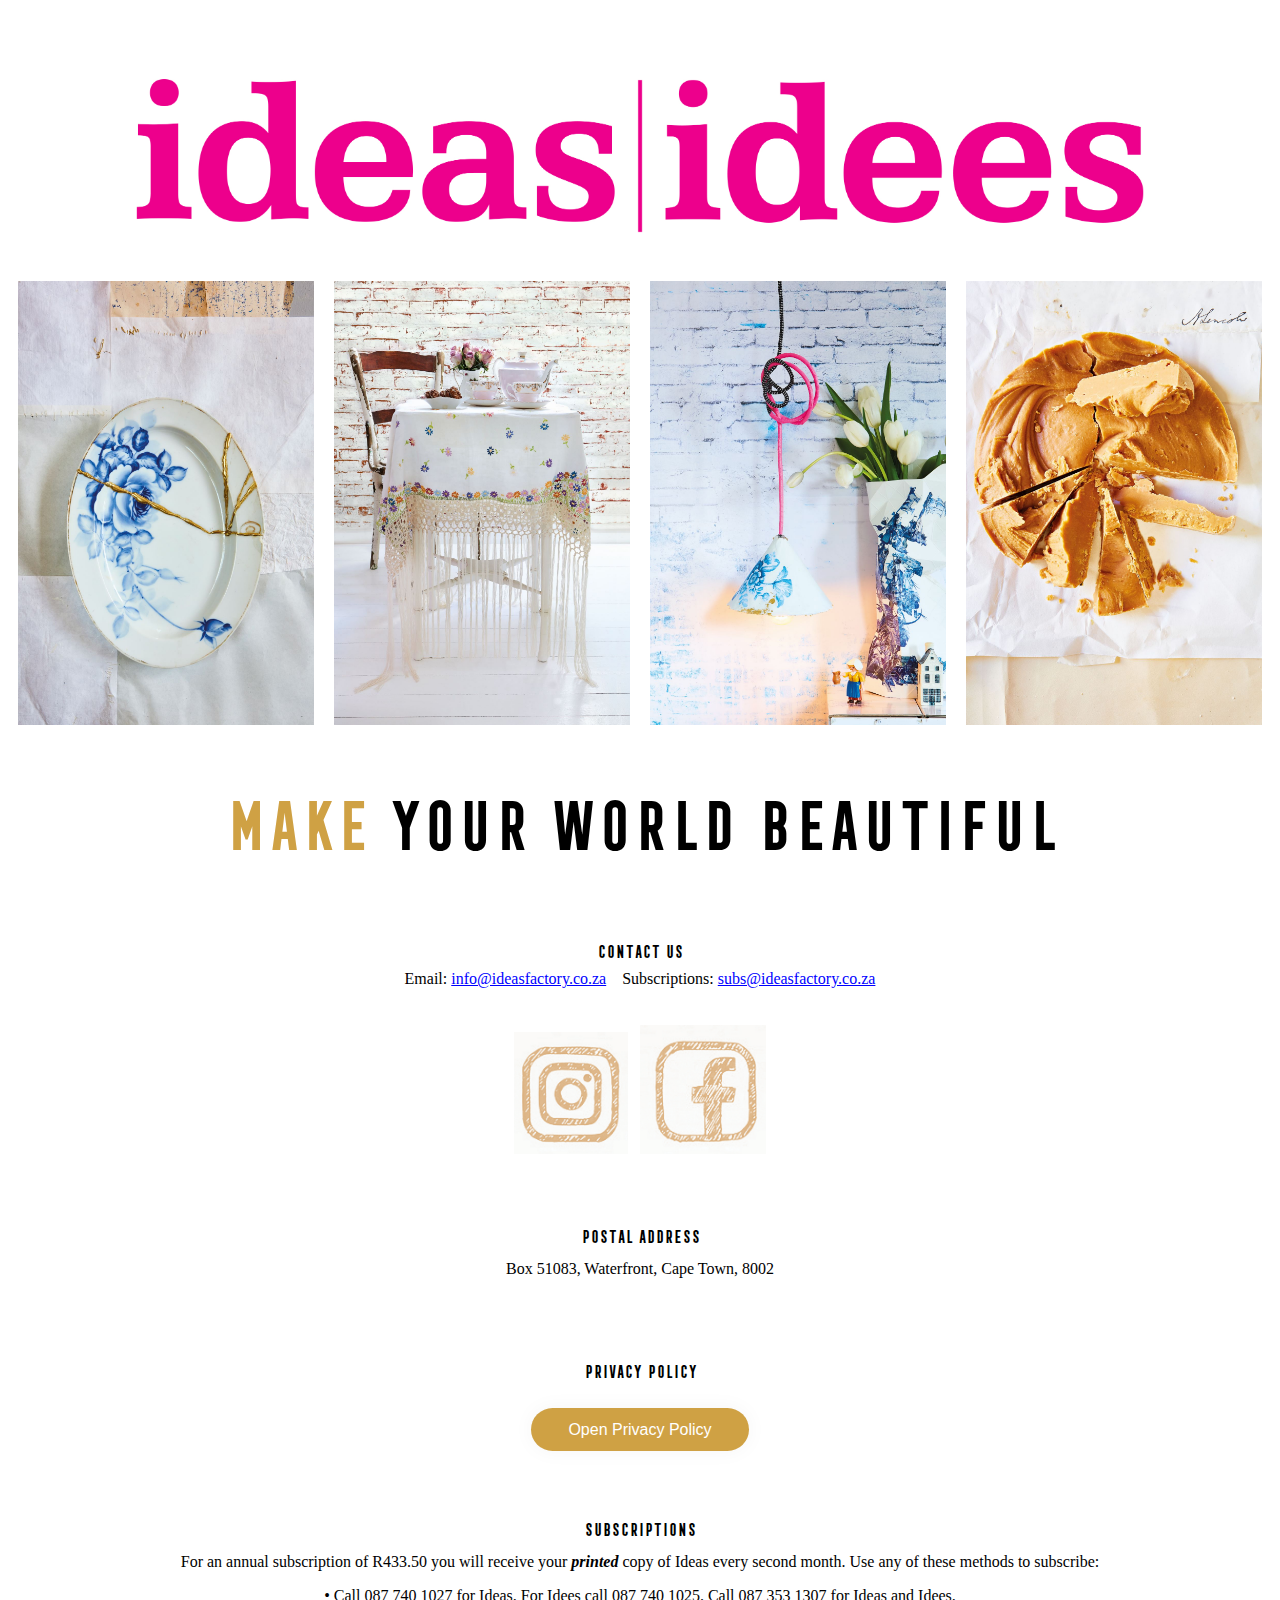
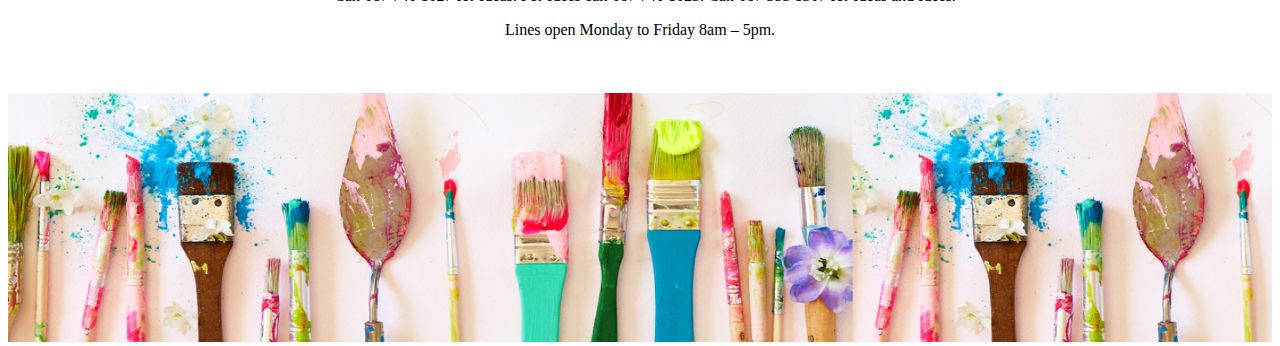
==== index.html @ 18e2943f "Update index.html" ====
<!DOCTYPE html>
<!-- 
    Author     : Victor Watts 19004332
-->
<html>
    <head>
        <title>Ideas Magazine</title>
        <meta charset="UTF-8">
        <meta name="viewport" content="width=device-width, initial-scale=1.0">
        
        <meta name="google-site-verification" content="VqT0g7Yj5FIk8qbkIRDuK1P1uqlZC8zqsCWmhiyxiio" />
        
        <link rel="Stylesheet" href="Css/Style.css">


    </head>
    <body>


        <div class="header" style="position: relative; left: 0; top: 0;">
            <img style=' max-width: 80%; padding-top: 5%' src="Images/IDEAS_IDEES PINK.png"  alt="Heading"> 

        </div>

        <div id="page-container">
            <div id="content-wrap">

                <div class="row"  >
                    <div class="column" style="text-align: center">
                        <img style=' max-width: 100%' src="Images/3.jpg"  alt="Heading"> 
                    </div>

                    <div class="column">
                        <img style=' max-width: 100%' src="Images/4.jpg"  alt="Heading"> 
                    </div>

                    <div class="column">
                        <img style=' max-width: 100%' src="Images/1.jpg"  alt="Heading"> 
                    </div>

                    <div class="column">
                        <img style=' max-width: 100%' src="Images/2.jpg"  alt="Heading"> 
                    </div>

                </div>

                <div style="text-align: center; padding-top: 3%">
                    <span  class='PayOffLine' style=" font-size: 400%"> <span style="color: #CFA144">MAKE</span> YOUR WORLD BEAUTIFUL</span>
                    <br>


                    <div style="text-align: center; padding-top: 3%">
                        <h1 class="PayOffLine"><b>Contact Us</b></h1>

                        <div>
                            <span>  Email: <a href="mailto:info@ideasfactory.co.za">info@ideasfactory.co.za</a> </span>&nbsp;&nbsp;
                            <span>Subscriptions: <a href="mailto:info@ideasfactory.co.za">subs@ideasfactory.co.za</a> </span>
                        </div>

                        <br>
                        <div  style="padding-top: 1.5%">
                            <a href="https://www.instagram.com/ideasmagazine/" ><img src="Images/instagram-.jpg" style="position: relative; max-width: 9% " alt = Instagram></a> &nbsp; <a href="https://www.facebook.com/Ideasmag/" ><img src="Images/facebook.jpg" style="position: relative; max-width: 10% " alt = Facebook></a>
                        </div>
                        <br>

                        <h1 class="PayOffLine"><b>Postal Address</b></h1>
                        <p>Box 51083, Waterfront, Cape Town, 8002  </p>
                        <br>

                        <h1 class="PayOffLine">Privacy Policy</h1>
                        <br>


                        <button class="button" id="myBtn">Open Privacy Policy</button>

                        <div id="myModal" class="modal">
                            <div class="modal-content">
                                <span class="close">&times;</span>
                                <div class=WordSection1>

                                    <h1 style='font-family:"Century Gothic","sans-serif";color:#818181'><b>Address</b></h1>
                                    <p style='font-family:"Century Gothic","sans-serif";color:#818181'>6 Lismore Terrace</p>
                                    <p style='font-family:"Century Gothic","sans-serif";color:#818181'>Green Point</p>
                                    <p style='font-family:"Century Gothic","sans-serif";color:#818181'>Cape Town</p>
                                    <p style='font-family:"Century Gothic","sans-serif";color:#818181'>8005</p>
                                    <br>

                                    <p class=MsoNormal style='margin-bottom:12.0pt'><b><span lang=EN-ZA style='font-family:"Century Gothic","sans-serif";color:#818181'>&nbsp;</span></b></p>

                                    <p class=MsoNormal style='margin-bottom:12.0pt'><b><span lang=EN-ZA
                                                                                             style='font-family:"Century Gothic","sans-serif";color:#818181'>&nbsp;</span></b></p>

                                    <p class=MsoNormal style='margin-bottom:12.0pt'><b><span lang=EN-ZA
                                                                                             style='font-family:"Century Gothic","sans-serif";color:#818181'>PRIVACY POLICY</span></b></p>

                                    <p class=MsoNormal style='margin-bottom:12.0pt'><span lang=EN-ZA
                                                                                          style='font-family:"Century Gothic","sans-serif";color:#818181'>&nbsp;</span></p>

                                    <p class=MsoNormal style='margin-bottom:12.0pt'><span lang=EN-ZA
                                                                                          style='font-family:"Century Gothic","sans-serif";color:#818181'>IdeesFabriek
                                            (Pty) Ltd is the owner of the Ideas/Idees website and app and is committed to
                                            protecting and maintaining your privacy. As part of normal daily operations we
                                            will need to collect your information. The following Privacy Policy describes
                                            the type of information Ideas/Idees may collect and what may happen to that
                                            information.&nbsp;</span></p>

                                    <p class=MsoNormal style='margin-bottom:12.0pt'><span lang=EN-ZA
                                                                                          style='font-family:"Century Gothic","sans-serif";color:#818181'>Any questions
                                            regarding this policy or enquiries regarding privacy should be sent to: </span><span
                                            lang=EN-ZA><a href="mailto:info@ideasfactory.co.za"><span style='font-family:
                                                                                                  "Century Gothic","sans-serif"'>info@ideasfactory.co.za</span></a></span><span
                                            lang=EN-ZA style='font-family:"Century Gothic","sans-serif";color:#818181'>.</span></p>

                                    <p class=MsoNormal style='margin-bottom:12.0pt'><span lang=EN-ZA
                                                                                          style='font-family:"Century Gothic","sans-serif";color:#818181'><br>
                                            <b>What type of information is collected by Ideas/Idees?</b>&nbsp; <br>
                                            IdeesFabriek collects information directly from the users of its online
                                            shopping portal on the app, Ideas/Idees. We collect this information so you can
                                            subscribe to products or services available for purchase, request a product or
                                            service from Ideas/Idees, complete a survey or questionnaire, enter a
                                            competition or an event, or communicate with us.&nbsp;<br>
                                            <br>
                                            IdeesFabriek, may also be provided with personal information about an
                                            individual from a third party, for example from third parties who give gift
                                            subscriptions.&nbsp;&nbsp;<br>
                                            <br>
                                            The type of personal information collected includes (but is not limited to)
                                            name, address and contact details.&nbsp;</span></p>

                                    <p class=MsoNormal><span lang=EN-ZA style='font-family:"Century Gothic","sans-serif";
                                                             color:#818181'>Content on the Ideas/Idees app is being distributed through 3<sup>rd</sup>
                                            parties including ZINIO and information therefore will also be passed on to
                                            them. </span></p>

                                    <p class=MsoNormal style='margin-bottom:12.0pt'><span lang=EN-ZA
                                                                                          style='font-family:"Century Gothic","sans-serif";color:#818181'><br>
                                            <b>How is this information used?</b>&nbsp; <br>
                                            IdeesFabriek uses personal information primarily for the purpose of
                                            facilitating orders for subscriptions.<br>
                                            IdeesFabriek may use this information to enhance the shopping experience,
                                            resulting in a more personalized service for you.&nbsp;<br>
                                            IdeesFabriek may also use this information to communicate with its customers,
                                            and to provide updated information on products and services.<br> To opt-out of this
                                            type communication, simply mail us with Opt Out at info@ideasfactory.co.za </span></p>

                                    <p class=MsoNormal style='margin-bottom:12.0pt'><span lang=EN-ZA
                                                                                          style='font-family:"Century Gothic","sans-serif";color:#818181'>From time to
                                            time, we may provide statistical information about sales, trading patterns and
                                            navigation techniques to our publishing partners, but the individual user
                                            remains anonymous.&nbsp;<br>
                                            We will only ever disclose aggregate information about our user base. Aggregate
                                            information will never disclose who you are,<br> but rather identifies the user
                                            population in general terms (e.g. 75% female etc.).&nbsp;<br>
                                            <br>
                                            <b>To whom might IdeesFabriek (Pty) Ltd disclose personal information?</b>&nbsp;
                                            <br>
                                            IdeesFabriek will provide your information only to Publishers or Distributors
                                            of the products or services you have subscribed to,<br> or competitions you have
                                            entered so that the subscriptions or competitions can be fulfilled.&nbsp;<br>
                                            <br>
                                            <b>Use of Internet Cookies online</b>&nbsp; <br>
                                            Cookies are small pieces of information that are stored by your browser on your
                                            computer's hard drive. Our cookies do not contain any personally identifying
                                            information, but they do enable us to provide the functionality you require
                                            when visiting the Ideas/Idees app (for example, to subscribe to our magazines).
                                            You can set your browser to notify you when you are sent a cookie, giving you
                                            the chance to decide whether or not to accept it. &quot;Cookies&quot; are
                                            completely harmless, so we'd recommend you accept them.&nbsp;</span></p>

                                    <p class=MsoNormal><span lang=EN-ZA style='font-family:"Century Gothic","sans-serif";
                                                             color:black'>Attached below are the types of cookies used:</span></p>


                                    <span lang=EN-ZA style='font-family:   "Century Gothic","sans-serif"'>• Site performance cookies – to ensure
                                        availability of our web and apps and improve your experience</span><br>

                                    <span lang=EN-ZA style='font-family: "Century Gothic","sans-serif"'>• Analytics cookies - Every time someone
                                        visits our website, software generates an “analytics cookie”. <br> These
                                        cookies can tell us whether or not you have visited the site before and
                                        develop new feature.</span><br>

                                    <span lang=EN-ZA style='font-family: "Century Gothic","sans-serif"'>• Registration cookies when signing in with
                                        Facebook they utilise cookies so we can verify your account</span><br>

                                    <span lang=EN-ZA style='font-family: "Century Gothic","sans-serif"'>• Session cookies to enhance the user
                                        experience we store the following information</span><br>

                                    <span lang=EN-ZA style='font-family: "Century Gothic","sans-serif"'>• User preferred language to provide a
                                        better user and navigation experience</span><br>

                                    <span lang=EN-ZA style='font-family: "Century Gothic","sans-serif"'>• Bookmarked stories</span><br>

                                    <span lang=EN-ZA style='font-family: "Century Gothic","sans-serif"'>• Bookmarked pages</span><br>

                                    <span lang=EN-ZA style='font-family: "Century Gothic","sans-serif"'>• Archived issues</span><br>

                                    <span lang=EN-ZA style='font-family: "Century Gothic","sans-serif"'>• User’s cart preferences (products in cart)</span><br>

                                    <span lang=EN-ZA style='font-family:  "Century Gothic","sans-serif"'>• User preferences (currency and country)</span><br>

                                    <span lang=EN-ZA style='font-family:  "Century Gothic","sans-serif"'>• Last page read</span><span lang=EN-ZA  style='font-family:"Century Gothic","sans-serif";color:#818181'><br>
                                        <br>
                                    </span>



                                    <p class=MsoNormal style='margin-bottom:12.0pt'><span lang=EN-ZA
                                                                                          style='font-family:"Century Gothic","sans-serif";color:#818181'>Ideas/Idees is
                                            not responsible for the privacy practices or the content of external sites
                                            linking with our site. <br>We'd recommend you check their policy on privacy before
                                            disclosing personal information.</span></p>

                                    <p><strong><span lang=EN-ZA style='font-family:"Century Gothic","sans-serif";
                                                     color:black;font-weight:normal'>&nbsp;</span></strong></p>

                                    <p><strong><span lang=EN-ZA style='font-family:"Century Gothic","sans-serif";
                                                     color:black;font-weight:normal'>Right of withdrawal and Refund policy</span></strong></p>

                                    <p><span lang=EN-ZA style='font-family:"Century Gothic","sans-serif";
                                             color:black'>You have the legal right to cancel your subscription without need
                                            to invoke any reason during 14 days following your subscription provided that
                                            no Publication has been read. </span></p>

                                    <p><span lang=EN-ZA style='font-family:"Century Gothic","sans-serif";
                                             color:black'>1. Refund policy for credit card purchases: Ideas/Idees will
                                            provide a refund for all unserved issues of Publications to the original credit
                                            card used for purchase. <br>Single copy purchases will only be refunded in the
                                            event that you are unable to download the issue. Please mail us at </span><span
                                            lang=EN-ZA><a href="mailto:info@ideasfactory.co.za"><span style='font-family:
                                                                                                  "Century Gothic","sans-serif"'>info@ideasfactory.co.za</span></a></span><span
                                            lang=EN-ZA style='font-family:"Century Gothic","sans-serif";color:black'> to
                                            request a refund. For assistance to download issues, please contact </span><span
                                            lang=EN-ZA><span class=MsoHyperlink><span style='font-family:"Century Gothic","sans-serif"'>support@zinio.com</span></span></span></p>

                                    <p><span lang=EN-ZA style='font-family:"Century Gothic","sans-serif";
                                             color:black'>2. Refund policy for PayPal purchases: Ideas/Idees will provide a
                                            refund for all unserved issues to your PayPal account within 60 days of
                                            purchase. <br>Due to PayPal’s policy, after 60 days all PayPal sales are final.</span></p>

                                    <p><span lang=EN-ZA style='font-family:"Century Gothic","sans-serif";
                                             color:black'>3. Refund policy for iTunes and Googleplay purchases:<span
                                                class=apple-converted-space>&nbsp;</span></span><span lang=EN-ZA><span
                                                class=MsoHyperlink><span style='font-family:"Century Gothic","sans-serif"'>iTunes</span></span></span><span
                                            class=apple-converted-space><span lang=EN-ZA style='font-family:"Century Gothic","sans-serif";
                                                                          color:black'>&nbsp;</span></span><span lang=EN-ZA style='font-family:"Century Gothic","sans-serif";
                                                                    color:black'>and<span class=apple-converted-space>&nbsp;</span><a
                                                href="file:///F:\victor\Documents\“https:\support.zinioapps.com\hc\en-us\articles\209296647”">Googleplay</a><span
                                                class=apple-converted-space>&nbsp;</span>purchased are subject to their terms
                                            and conditions and cannot be refunded by Ideas/Idees.</span></p>
                                    
                                    <p>............................................................................................</p>
                                    <p>ideasmag.co.za</p>

                                </div>
                            </div>

                        </div>

                    </div>
                </div>
                <div style="text-align: center">
                    <br>
                    <h1 class="PayOffLine">Subscriptions </h1>

                    <p><span> For an annual subscription of R433.50 you will receive your <i style="font-weight: bold">printed</i> copy of Ideas every second month. Use any of these methods to subscribe:</span></p>

                    <p>• Call 087 740 1027 for Ideas. For Idees call 087 740 1025. Call 087 353 1307 for Ideas and Idees.</p>


                    <p>Lines open Monday to Friday 8am – 5pm.</p>

                    <p class=MsoNormal>&nbsp;</p>
                </div>
                <br>
                <script>

                    // Get the modal
                    var modal = document.getElementById("myModal");
                    var btn = document.getElementById("myBtn");
                    var span = document.getElementsByClassName("close")[0];

                    btn.onclick = function () {
                        modal.style.display = "block";
                    };

                    span.onclick = function () {
                        modal.style.display = "none";
                    };

                    window.onclick = function (event) {
                        if (event.target === modal) {
                            modal.style.display = "none";
                        }
                    };
                </script>


                <footer class="footer" >
                    <img style=' max-width: 100%' src="Images/header.png"  alt="Heading"> 

                </footer>



            </div>
    </body>

</html>
---- Css/Style.css ----
/*
To change this license header, choose License Headers in Project Properties.
To change this template file, choose Tools | Templates
and open the template in the editor.
*/
/* 
    Created on : 31-Oct-2019, 12:26:49
    Author     : victor
*/

* {
    box-sizing: border-box;
}

.header {
    background: white;
    text-align: center; 
    padding-bottom: 2%;
}

.header h1 {
    font-size: 4vw;
}  

.headingh1 {
    font-family: FrontageCondensed;
    font-size: 300%;
}  

.headingh2 {
    font-family: FrontageCondensed;
    font-size: 300%;
}

@media screen and (max-width: 1000px) {
    .headingh2 {
        
      font-size: 250%;
       
    }
}

@media screen and (max-width: 800px) {
    .headingh2 {
        
      font-size: 120%;
       
    }
}

@media screen and (max-width: 600px) {
    .headingh2 {
        
      font-size: 120%;
       
    }
}

@media screen and (max-width: 400px) {
    .headingh2 {
        
      font-size: 120%;
       
    }
}

@media screen and (max-width: 300px) {
    .headingh2 {
        
      font-size: 120%;
       
    }
}

.P {
     font-size: 100%;
}

.P1 {
     font-size: 100%;
}

.main { 
    flex: 90%; 
    background-color: white; 
    padding: 20px; 
    text-align: center;

}

@media screen and (max-width: 1000px) {
    .P {
        
      font-size: 120%;
       
    }
}

@media screen and (max-width: 800px) {
    .P {
        
      font-size: 120%;
       
    }
}

@media screen and (max-width: 600px) {
    .P {
        
      font-size: 200%;
       
    }
}
@media screen and (max-width: 400px) {
    .P {
        
      font-size: 180%;
       
    }
}

@media screen and (max-width: 1000px) {
    .P1 {
        
      font-size: 100%;
       
    }
}
@media screen and (max-width: 600px) {
    .P1 {
        
      font-size: 75%;
       
    }
}
@media screen and (max-width: 400px) {
    .P1 {
        
      font-size: 75%;
       
    }
}

@media screen and (max-width: 200px) {
    .P1 {
        
      font-size: 75%;
       
    }
}

.Merge {
        
       max-width: 100%;
       
    }

@media screen and (max-width: 1000px) {
    .Merge {
        
       max-width: 100%;
       
    }
}

#page-container {
    position: relative;
    min-height: 100vh;
}

#content-wrap {
    padding-bottom: 1%;   
}

.footer {
    position: absolute;
    bottom: 0;
    width: 100%;
    height: 3%;  
    text-align: center;
    padding-top: 2rem;
   
}

@media screen and (max-width: 992px) {
    .footer {
        position: absolute;
    bottom: 0;
    width: 100%;
    height: 3%;  
    text-align: center;
    
    }
}



.column {
  float: left;
  width: 25%;
  padding: 10px;

}

/* Clear floats after the columns */
.row:after {
  content: "";
  display: table;
  clear: both;
 
}


@font-face {
  font-family: FrontageCondensed;
  src: url(FrontageCondensed.otf);
}

.PayOffLine{
     font-family: FrontageCondensed;
      font-size: 100%;
     text-align: center;
     padding-top: 3%;
     
}

@media screen and (max-width: 992px) {
    .PayOffLine {
        font-size: 80%;   
    }
}

@media screen and (max-width: 600px) {
    .PayOffLine {
        font-size: 40%;   
    }
}

@media screen and (max-width: 374px) {
    .PayOffLine {
        font-size: 35%;   
    }
}


@font-face {
  font-family: KingthingsTrypewriter;
  src: url(KingthingsTrypewriter.ttf);
}

.Typerwier{
     font-family: KingthingsTrypewriter;
      font-size: 200%;
     
}

@font-face {
  font-family: BodoniOrnaments;
  src: url(BodoniOrnaments.ttf);
}

.Flower{
     font-family: BodoniOrnaments;
     font-size: 200%;
     color: #CFA144;
     
}

.modal {
    display: none; /* Hidden by default */
    position: fixed; /* Stay in place */
    z-index: 1; /* Sit on top */
    padding-top: 100px; /* Location of the box */
    left: 0;
    top: 0;
    width: 100%; /* Full width */
    height: 100%; /* Full height */
    overflow: auto; /* Enable scroll if needed */
    background-color: rgb(0,0,0); /* Fallback color */
    background-color: rgba(0,0,0,0.4); /* Black w/ opacity */
    text-align: center;
}

/* Modal Content */
.modal-content {
    background-color: #fefefe;
    margin: auto;
    padding: 20px;
    border: 1px solid #888;
    width: 80%;
}
.button{
    text-align: center;
    cursor: pointer;
    border-radius: 5em;
    color: #fff;
    background: #CFA144;
    border: 0;
    padding-left: 3%;
    padding-right: 3%;
    padding-bottom: 1%;
    padding-top: 1%;
    font-size: 100%;
    box-shadow: 0 0 20px 1px rgba(0, 0, 0, 0.04);
}

@media screen and (max-width: 800px) {
    .button {
        text-align: center;
    cursor: pointer;
    border-radius: 5em;
    color: #fff;
    background: #CFA144;
    border: 0;
    padding-left: 3%;
    padding-right: 3%;
    padding-bottom: 1%;
    padding-top: 1%;
    font-size: 175%;
    box-shadow: 0 0 20px 1px rgba(0, 0, 0, 0.04);
    }
}


/* The Close Button */
.close {
    color: #aaaaaa;
    float: right;
    font-size: 28px;
    font-weight: bold;
}

.close:hover,
.close:focus {
    color: #000;
    text-decoration: none;
    cursor: pointer;
}

@font-face
{font-family:Wingdings;
 panose-1:5 0 0 0 0 0 0 0 0 0;}
@font-face
{font-family:"Cambria Math";
 panose-1:2 4 5 3 5 4 6 3 2 4;}
@font-face
{font-family:Calibri;
 panose-1:2 15 5 2 2 2 4 3 2 4;}
@font-face
{font-family:"Century Gothic";
 panose-1:2 11 5 2 2 2 2 2 2 4;}
/* Style Definitions */
p.MsoNormal, li.MsoNormal, div.MsoNormal
{margin:0cm;
 margin-bottom:.0001pt;
 font-size:12.0pt;
 font-family:"Calibri","sans-serif";}
a:link, span.MsoHyperlink
{color:blue;
 text-decoration:underline;}
a:visited, span.MsoHyperlinkFollowed
{color:#954F72;
 text-decoration:underline;}
p
{margin-right:0cm;
 margin-left:0cm;
 font-size:12.0pt;
 font-family:"Times New Roman","serif";}

.MsoChpDefault
{font-size:12.0pt;
 font-family:"Calibri","sans-serif";}
@page WordSection1
{size:595.0pt 842.0pt;
 margin:72.0pt 72.0pt 72.0pt 72.0pt;}
div.WordSection1
{page:WordSection1;}
/* List Definitions */
ol
{margin-bottom:0cm;}
ul
{margin-bottom:0cm;}
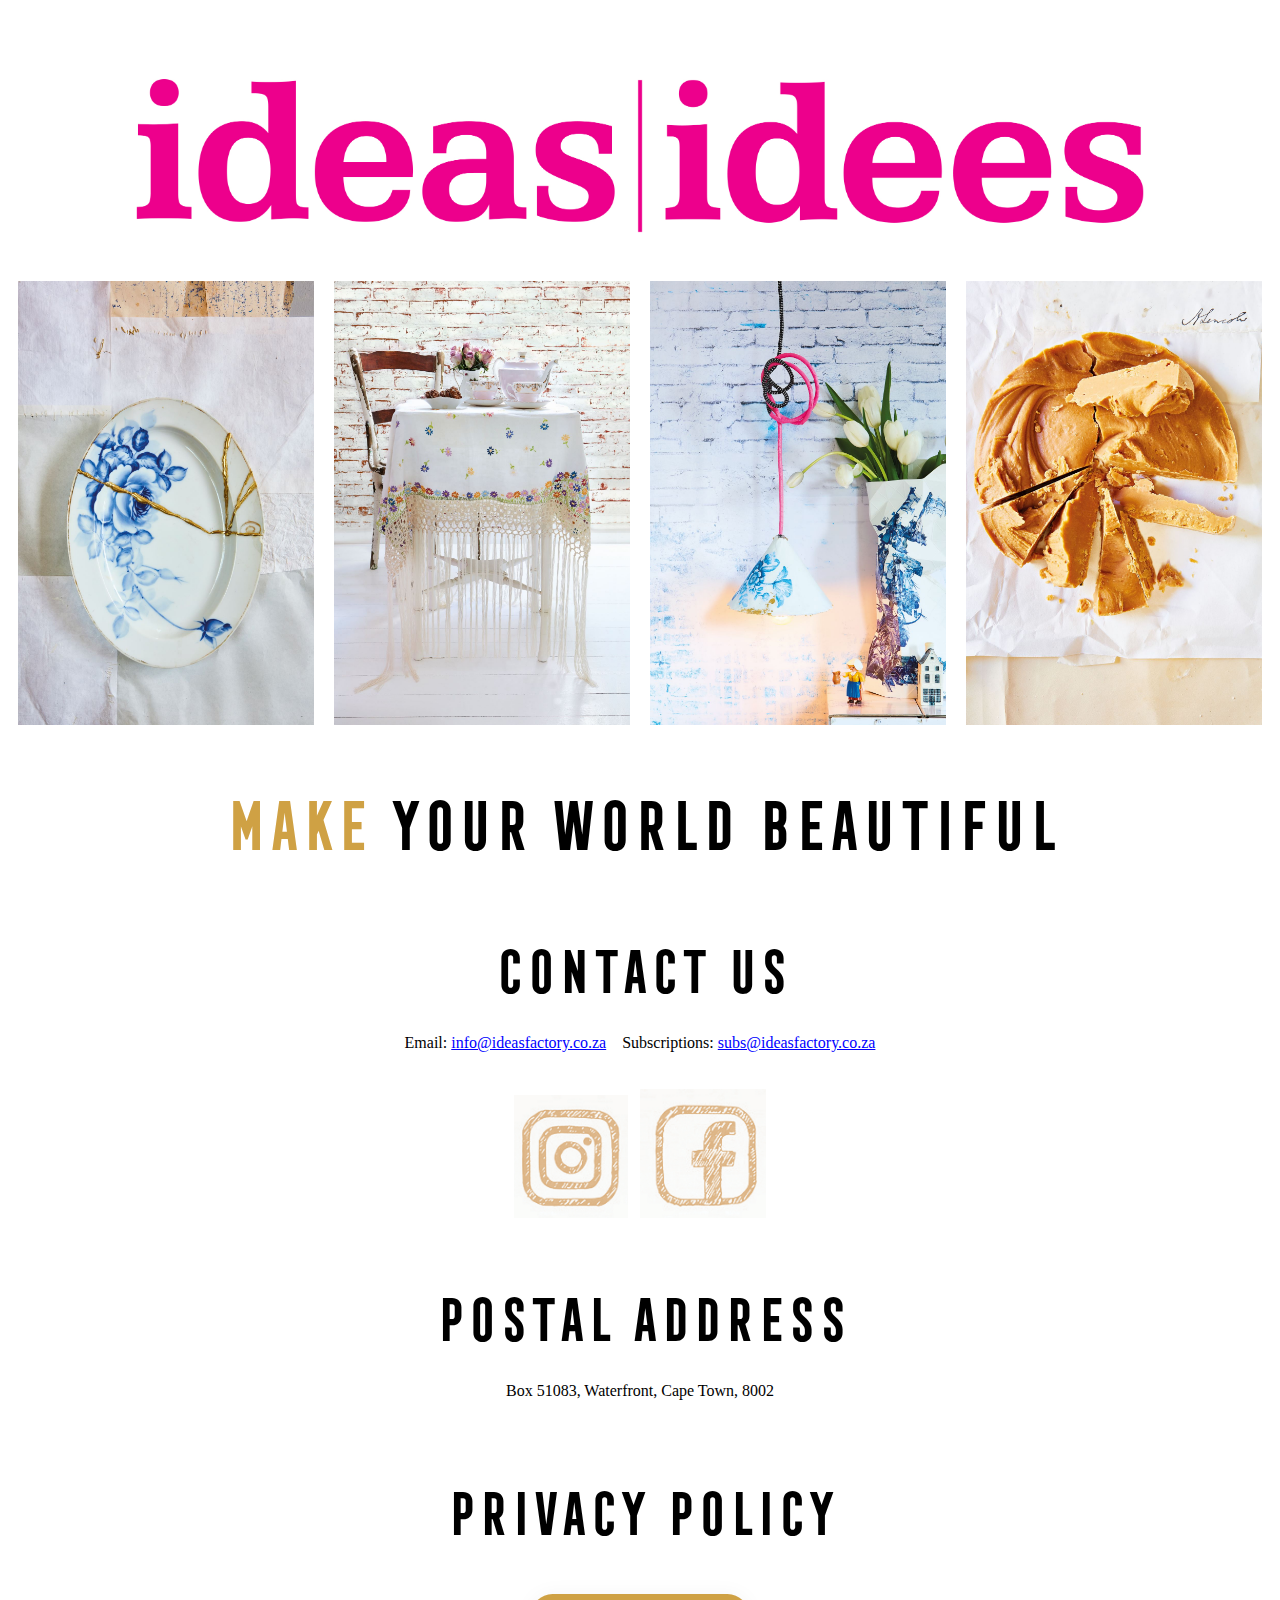
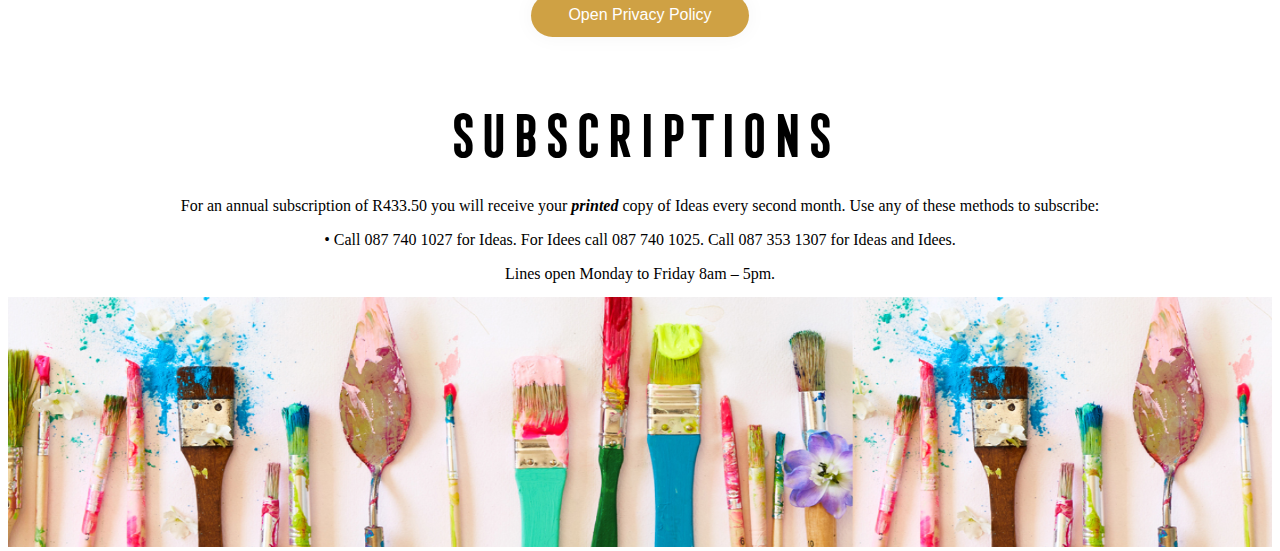
==== commit 37d8584c: "Update index.html" ====
--- a/index.html
+++ b/index.html
@@ -6,7 +6,7 @@
     <head>
         <title>Ideas Magazine</title>
         <meta charset="UTF-8">
-        <meta name="viewport" content="width=device-width, initial-scale=1.0">
+        <meta name="viewport" content="width=1024, initial-scale=1.0">
         
         <meta name="google-site-verification" content="VqT0g7Yj5FIk8qbkIRDuK1P1uqlZC8zqsCWmhiyxiio" />
         
--- a/Css/Style.css
+++ b/Css/Style.css
@@ -1,4 +1,3 @@
-  
 /*
 To change this license header, choose License Headers in Project Properties.
 To change this template file, choose Tools | Templates
@@ -23,63 +22,6 @@
     font-size: 4vw;
 }  
 
-.headingh1 {
-    font-family: FrontageCondensed;
-    font-size: 300%;
-}  
-
-.headingh2 {
-    font-family: FrontageCondensed;
-    font-size: 300%;
-}
-
-@media screen and (max-width: 1000px) {
-    .headingh2 {
-        
-      font-size: 250%;
-       
-    }
-}
-
-@media screen and (max-width: 800px) {
-    .headingh2 {
-        
-      font-size: 120%;
-       
-    }
-}
-
-@media screen and (max-width: 600px) {
-    .headingh2 {
-        
-      font-size: 120%;
-       
-    }
-}
-
-@media screen and (max-width: 400px) {
-    .headingh2 {
-        
-      font-size: 120%;
-       
-    }
-}
-
-@media screen and (max-width: 300px) {
-    .headingh2 {
-        
-      font-size: 120%;
-       
-    }
-}
-
-.P {
-     font-size: 100%;
-}
-
-.P1 {
-     font-size: 100%;
-}
 
 .main { 
     flex: 90%; 
@@ -87,67 +29,6 @@
     padding: 20px; 
     text-align: center;
 
-}
-
-@media screen and (max-width: 1000px) {
-    .P {
-        
-      font-size: 120%;
-       
-    }
-}
-
-@media screen and (max-width: 800px) {
-    .P {
-        
-      font-size: 120%;
-       
-    }
-}
-
-@media screen and (max-width: 600px) {
-    .P {
-        
-      font-size: 200%;
-       
-    }
-}
-@media screen and (max-width: 400px) {
-    .P {
-        
-      font-size: 180%;
-       
-    }
-}
-
-@media screen and (max-width: 1000px) {
-    .P1 {
-        
-      font-size: 100%;
-       
-    }
-}
-@media screen and (max-width: 600px) {
-    .P1 {
-        
-      font-size: 75%;
-       
-    }
-}
-@media screen and (max-width: 400px) {
-    .P1 {
-        
-      font-size: 75%;
-       
-    }
-}
-
-@media screen and (max-width: 200px) {
-    .P1 {
-        
-      font-size: 75%;
-       
-    }
 }
 
 .Merge {
@@ -179,18 +60,14 @@
     width: 100%;
     height: 3%;  
     text-align: center;
-    padding-top: 2rem;
    
 }
 
 @media screen and (max-width: 992px) {
     .footer {
-        position: absolute;
-    bottom: 0;
-    width: 100%;
-    height: 3%;  
-    text-align: center;
-    
+        font-size: 60%;
+        height: 2%;
+        padding-top: 15px;
     }
 }
 
@@ -219,30 +96,9 @@
 
 .PayOffLine{
      font-family: FrontageCondensed;
-      font-size: 100%;
-     text-align: center;
-     padding-top: 3%;
+      font-size: 350%;
      
 }
-
-@media screen and (max-width: 992px) {
-    .PayOffLine {
-        font-size: 80%;   
-    }
-}
-
-@media screen and (max-width: 600px) {
-    .PayOffLine {
-        font-size: 40%;   
-    }
-}
-
-@media screen and (max-width: 374px) {
-    .PayOffLine {
-        font-size: 35%;   
-    }
-}
-
 
 @font-face {
   font-family: KingthingsTrypewriter;
@@ -305,22 +161,6 @@
     box-shadow: 0 0 20px 1px rgba(0, 0, 0, 0.04);
 }
 
-@media screen and (max-width: 800px) {
-    .button {
-        text-align: center;
-    cursor: pointer;
-    border-radius: 5em;
-    color: #fff;
-    background: #CFA144;
-    border: 0;
-    padding-left: 3%;
-    padding-right: 3%;
-    padding-bottom: 1%;
-    padding-top: 1%;
-    font-size: 175%;
-    box-shadow: 0 0 20px 1px rgba(0, 0, 0, 0.04);
-    }
-}
 
 
 /* The Close Button */
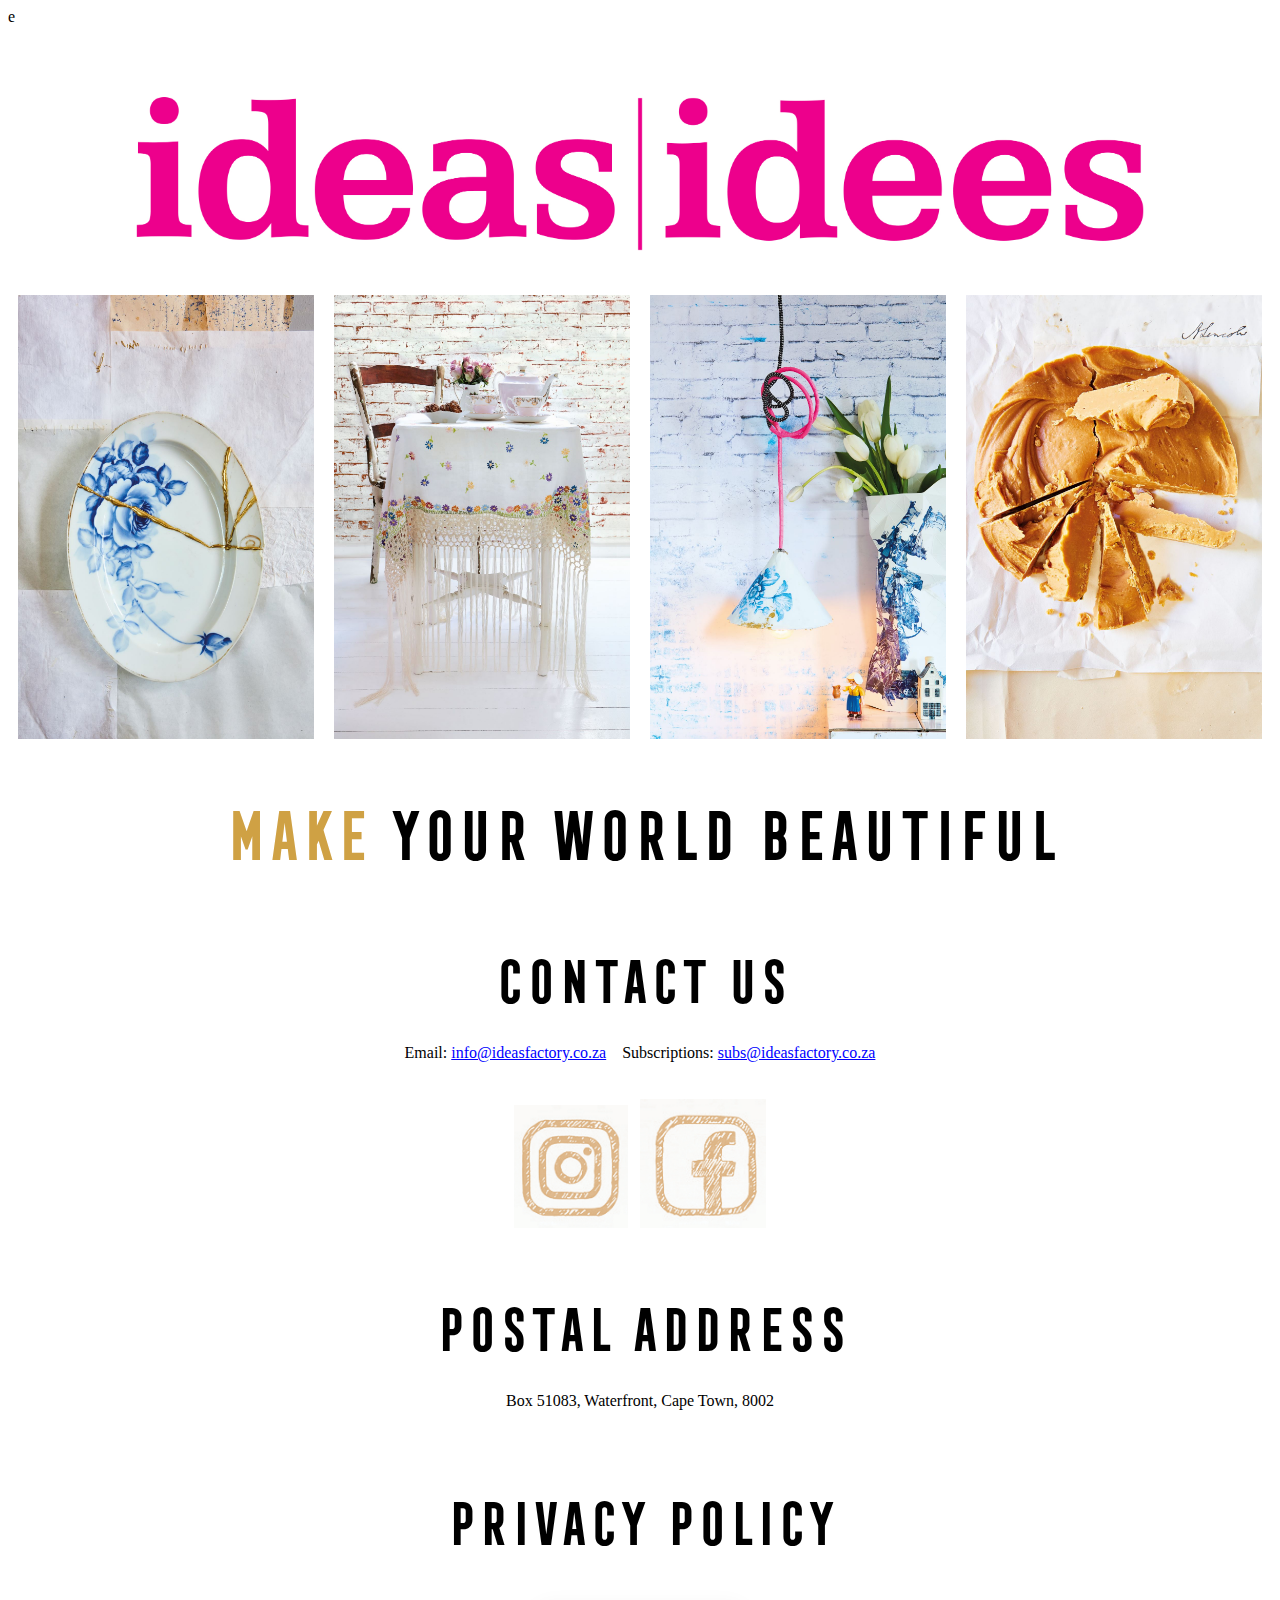
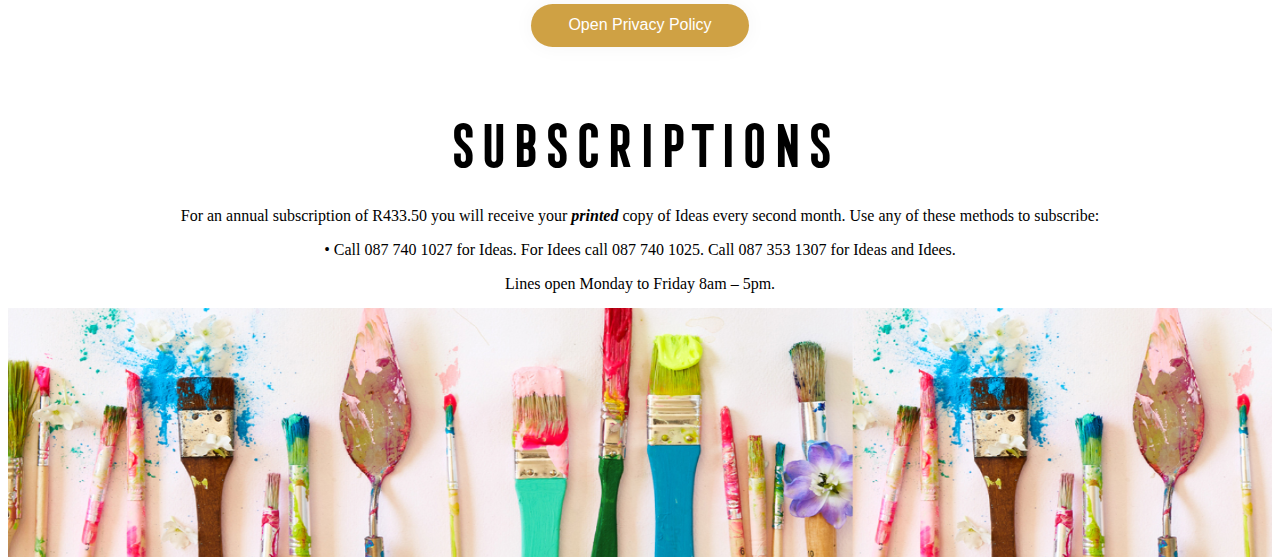
==== commit b6a9900e: "Update index.html" ====
--- a/index.html
+++ b/index.html
@@ -1,4 +1,4 @@
-<!DOCTYPE html>
+e<!DOCTYPE html>
 <!-- 
     Author     : Victor Watts 19004332
 -->
@@ -6,7 +6,7 @@
     <head>
         <title>Ideas Magazine</title>
         <meta charset="UTF-8">
-        <meta name="viewport" content="width=1024, initial-scale=1.0">
+        <meta name="viewport" content="width=device-width, initial-scale=1.0">
         
         <meta name="google-site-verification" content="VqT0g7Yj5FIk8qbkIRDuK1P1uqlZC8zqsCWmhiyxiio" />
         
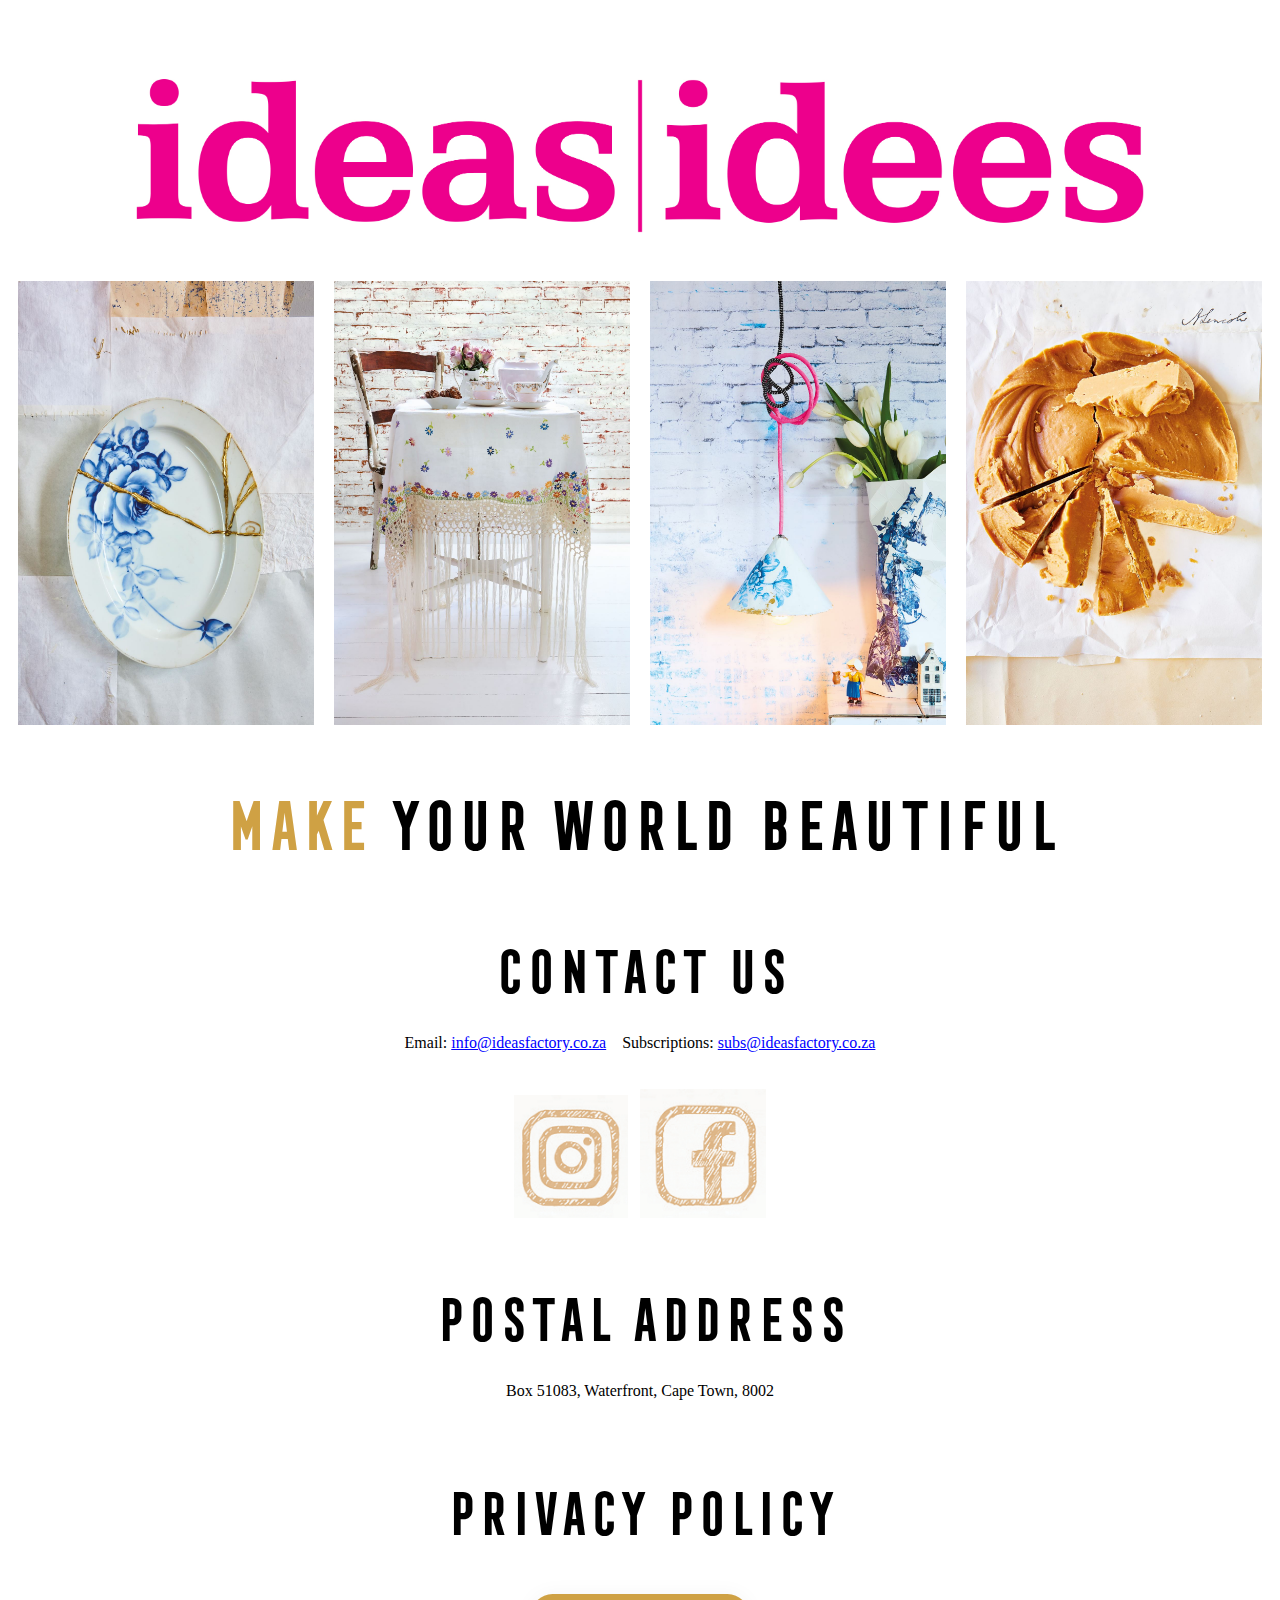
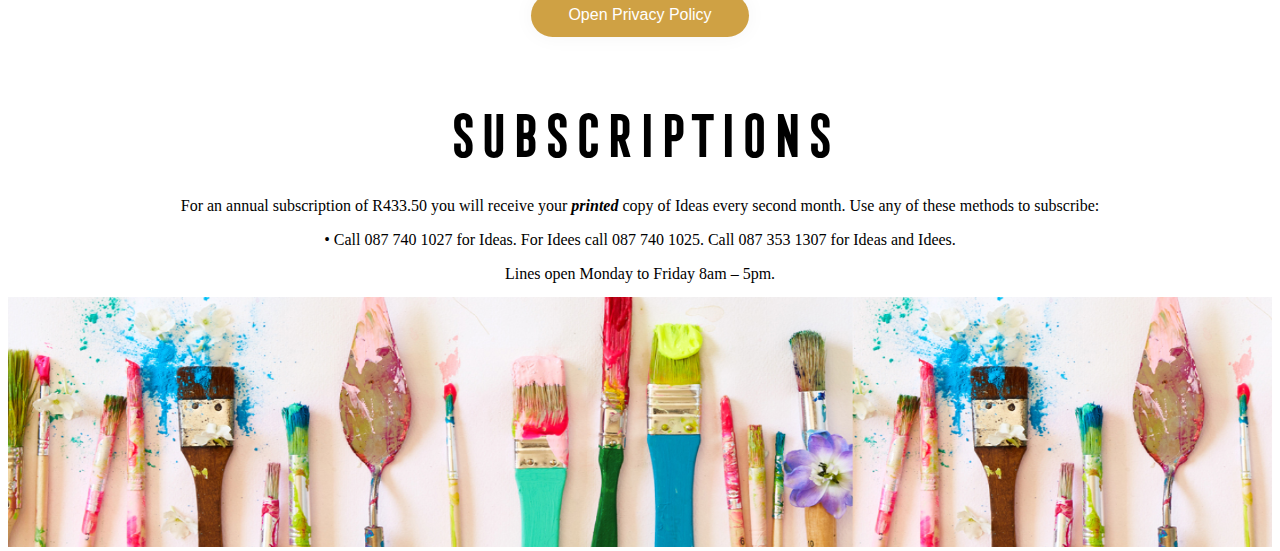
==== commit 6fcffea4: "Update index.html" ====
--- a/index.html
+++ b/index.html
@@ -1,4 +1,4 @@
-e<!DOCTYPE html>
+<!DOCTYPE html>
 <!-- 
     Author     : Victor Watts 19004332
 -->
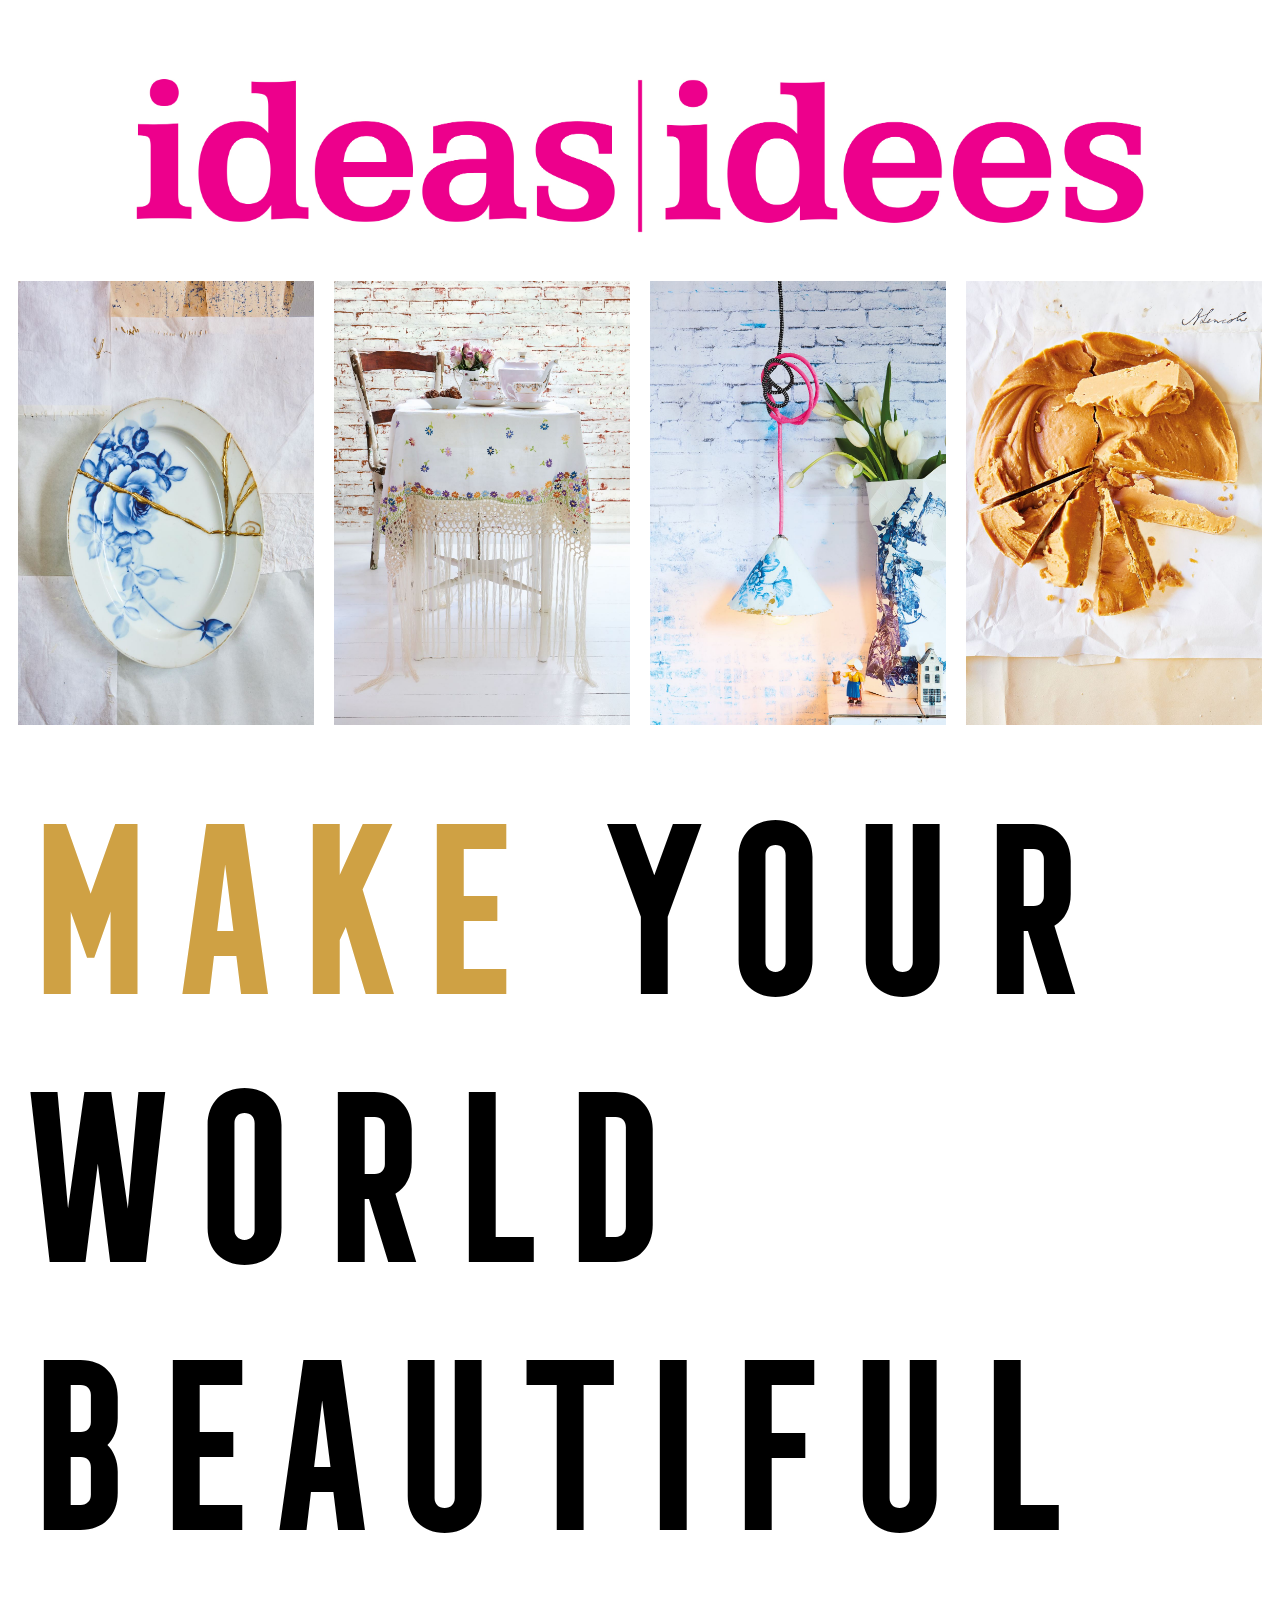
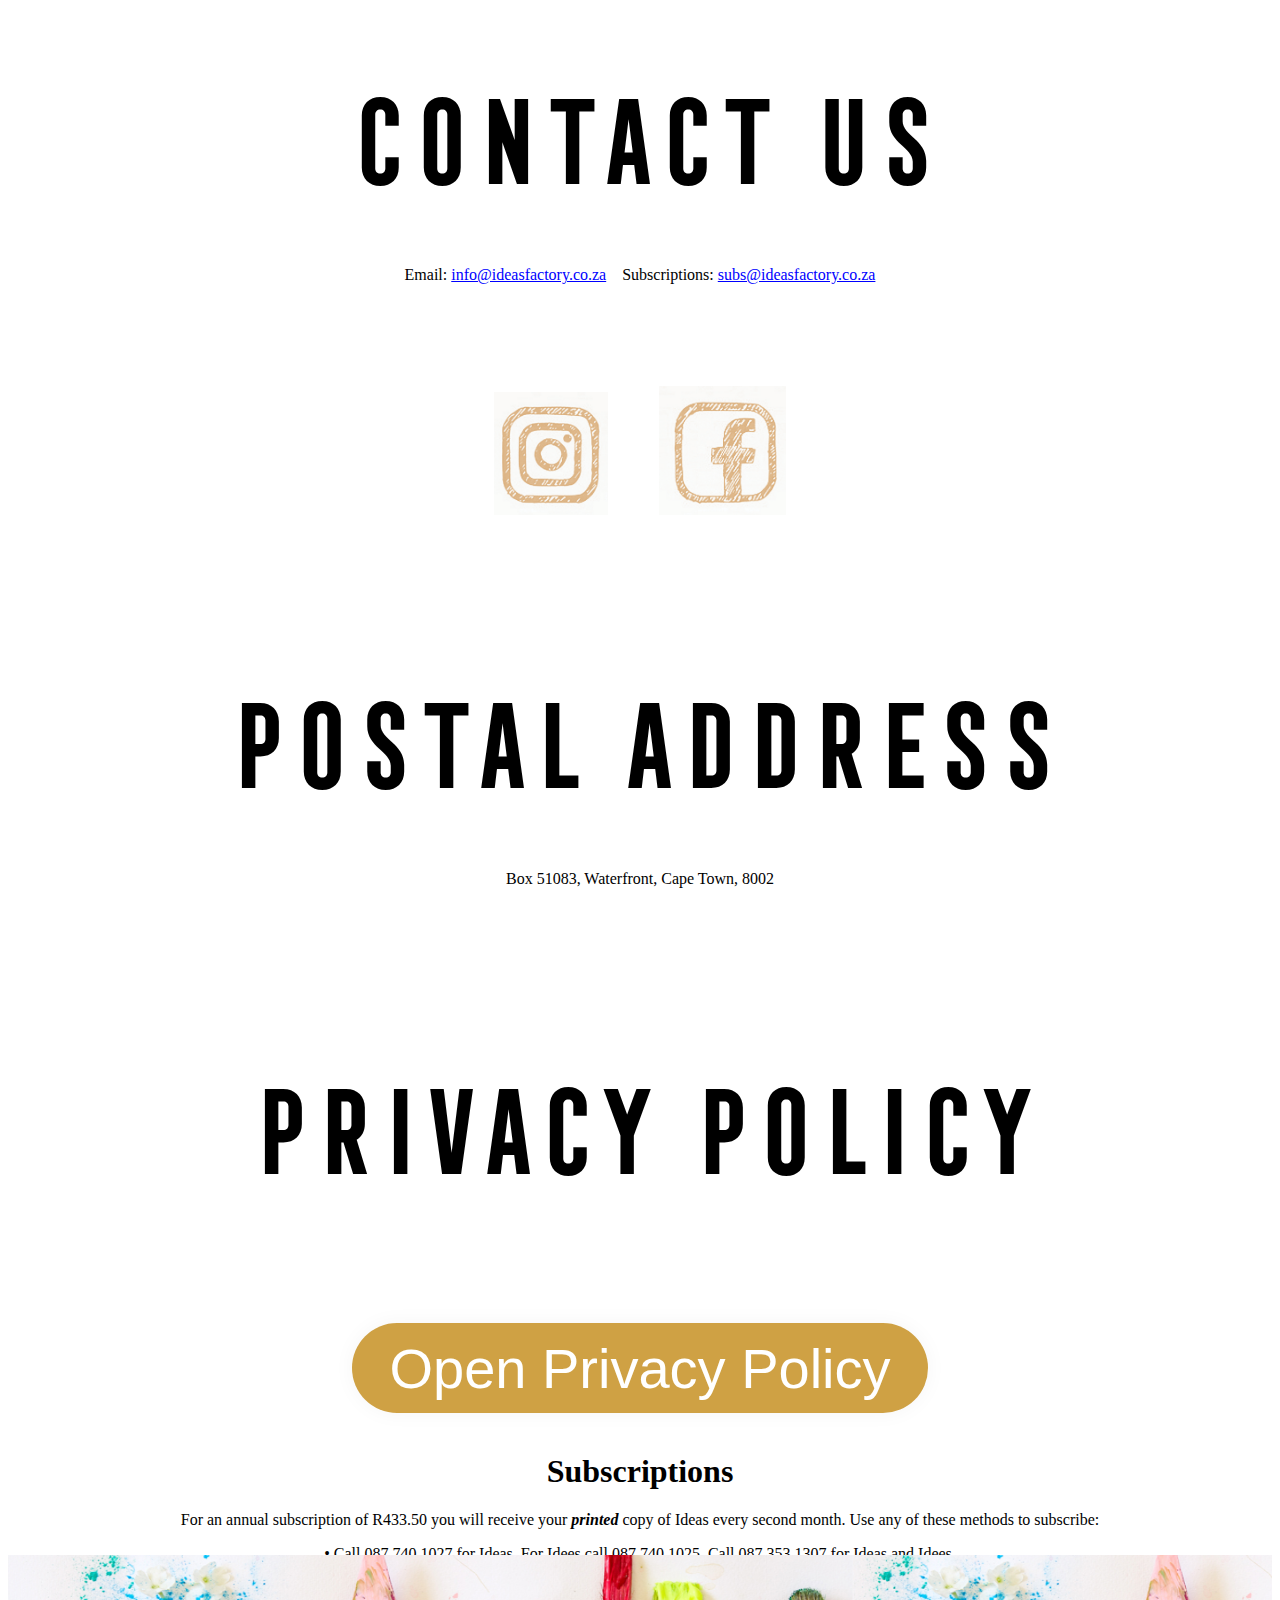
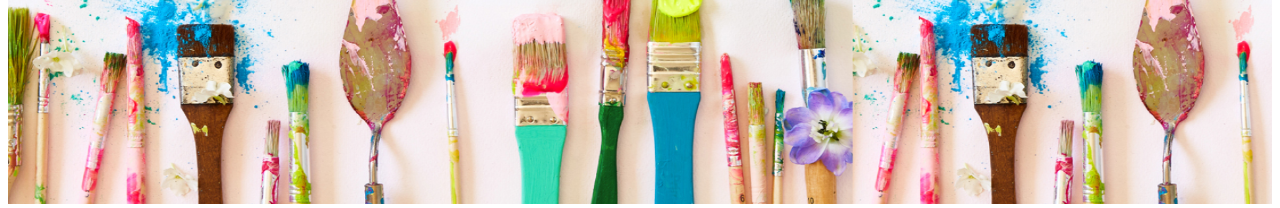
==== commit 9b47c352: "Update index.html" ====
--- a/index.html
+++ b/index.html
@@ -44,17 +44,17 @@
 
                 </div>
 
-                <div style="text-align: center; padding-top: 3%">
+                <div class="PayOffLine">
                     <span  class='PayOffLine' style=" font-size: 400%"> <span style="color: #CFA144">MAKE</span> YOUR WORLD BEAUTIFUL</span>
                     <br>
 
 
                     <div style="text-align: center; padding-top: 3%">
-                        <h1 class="PayOffLine"><b>Contact Us</b></h1>
+                        <h1 class="headingh1"><b>Contact Us</b></h1>
 
                         <div>
-                            <span>  Email: <a href="mailto:info@ideasfactory.co.za">info@ideasfactory.co.za</a> </span>&nbsp;&nbsp;
-                            <span>Subscriptions: <a href="mailto:info@ideasfactory.co.za">subs@ideasfactory.co.za</a> </span>
+                            <p class="P"> <span>  Email: <a href="mailto:info@ideasfactory.co.za">info@ideasfactory.co.za</a> </span>&nbsp;&nbsp;
+                                <span>Subscriptions: <a href="mailto:info@ideasfactory.co.za">subs@ideasfactory.co.za</a> </span></p>
                         </div>
 
                         <br>
@@ -63,11 +63,11 @@
                         </div>
                         <br>
 
-                        <h1 class="PayOffLine"><b>Postal Address</b></h1>
-                        <p>Box 51083, Waterfront, Cape Town, 8002  </p>
+                        <h1 class="headingh1"><b>Postal Address</b></h1>
+                        <p class="P">Box 51083, Waterfront, Cape Town, 8002  </p>
                         <br>
 
-                        <h1 class="PayOffLine">Privacy Policy</h1>
+                        <h1 class="headingh1">Privacy Policy</h1>
                         <br>
 
 
@@ -244,11 +244,11 @@
                                             class=apple-converted-space><span lang=EN-ZA style='font-family:"Century Gothic","sans-serif";
                                                                           color:black'>&nbsp;</span></span><span lang=EN-ZA style='font-family:"Century Gothic","sans-serif";
                                                                     color:black'>and<span class=apple-converted-space>&nbsp;</span><a
-                                                href="file:///F:\victor\Documents\“https:\support.zinioapps.com\hc\en-us\articles\209296647”">Googleplay</a><span
+                                                href="file:///F:\victor\Documents\“https:\support.zinioapps.com\hc\en-us\articles\209296647”"><br>Googleplay</a><span
                                                 class=apple-converted-space>&nbsp;</span>purchased are subject to their terms
                                             and conditions and cannot be refunded by Ideas/Idees.</span></p>
                                     
-                                    <p>............................................................................................</p>
+                                    <p>...............................</p>
                                     <p>ideasmag.co.za</p>
 
                                 </div>
@@ -260,33 +260,29 @@
                 </div>
                 <div style="text-align: center">
                     <br>
-                    <h1 class="PayOffLine">Subscriptions </h1>
-
-                    <p><span> For an annual subscription of R433.50 you will receive your <i style="font-weight: bold">printed</i> copy of Ideas every second month. Use any of these methods to subscribe:</span></p>
-
-                    <p>• Call 087 740 1027 for Ideas. For Idees call 087 740 1025. Call 087 353 1307 for Ideas and Idees.</p>
-
-
-                    <p>Lines open Monday to Friday 8am – 5pm.</p>
+                    <h1 class="headingh2">Subscriptions </h1>
+
+                    <p class="P1"><span> For an annual subscription of R433.50 you will receive your <i style="font-weight: bold">printed</i> copy of Ideas every second month. Use any of these methods to subscribe:</span></p>
+
+                    <p class="P1">• Call 087 740 1027 for Ideas. For Idees call 087 740 1025. Call 087 353 1307 for Ideas and Idees.</p>
+
+
+                    <p class="P1">Lines open Monday to Friday 8am – 5pm.</p>
 
                     <p class=MsoNormal>&nbsp;</p>
                 </div>
-                <br>
+                
                 <script>
-
                     // Get the modal
                     var modal = document.getElementById("myModal");
                     var btn = document.getElementById("myBtn");
                     var span = document.getElementsByClassName("close")[0];
-
                     btn.onclick = function () {
                         modal.style.display = "block";
                     };
-
                     span.onclick = function () {
                         modal.style.display = "none";
                     };
-
                     window.onclick = function (event) {
                         if (event.target === modal) {
                             modal.style.display = "none";
@@ -303,6 +299,7 @@
 
 
             </div>
+            
     </body>
 
 </html>
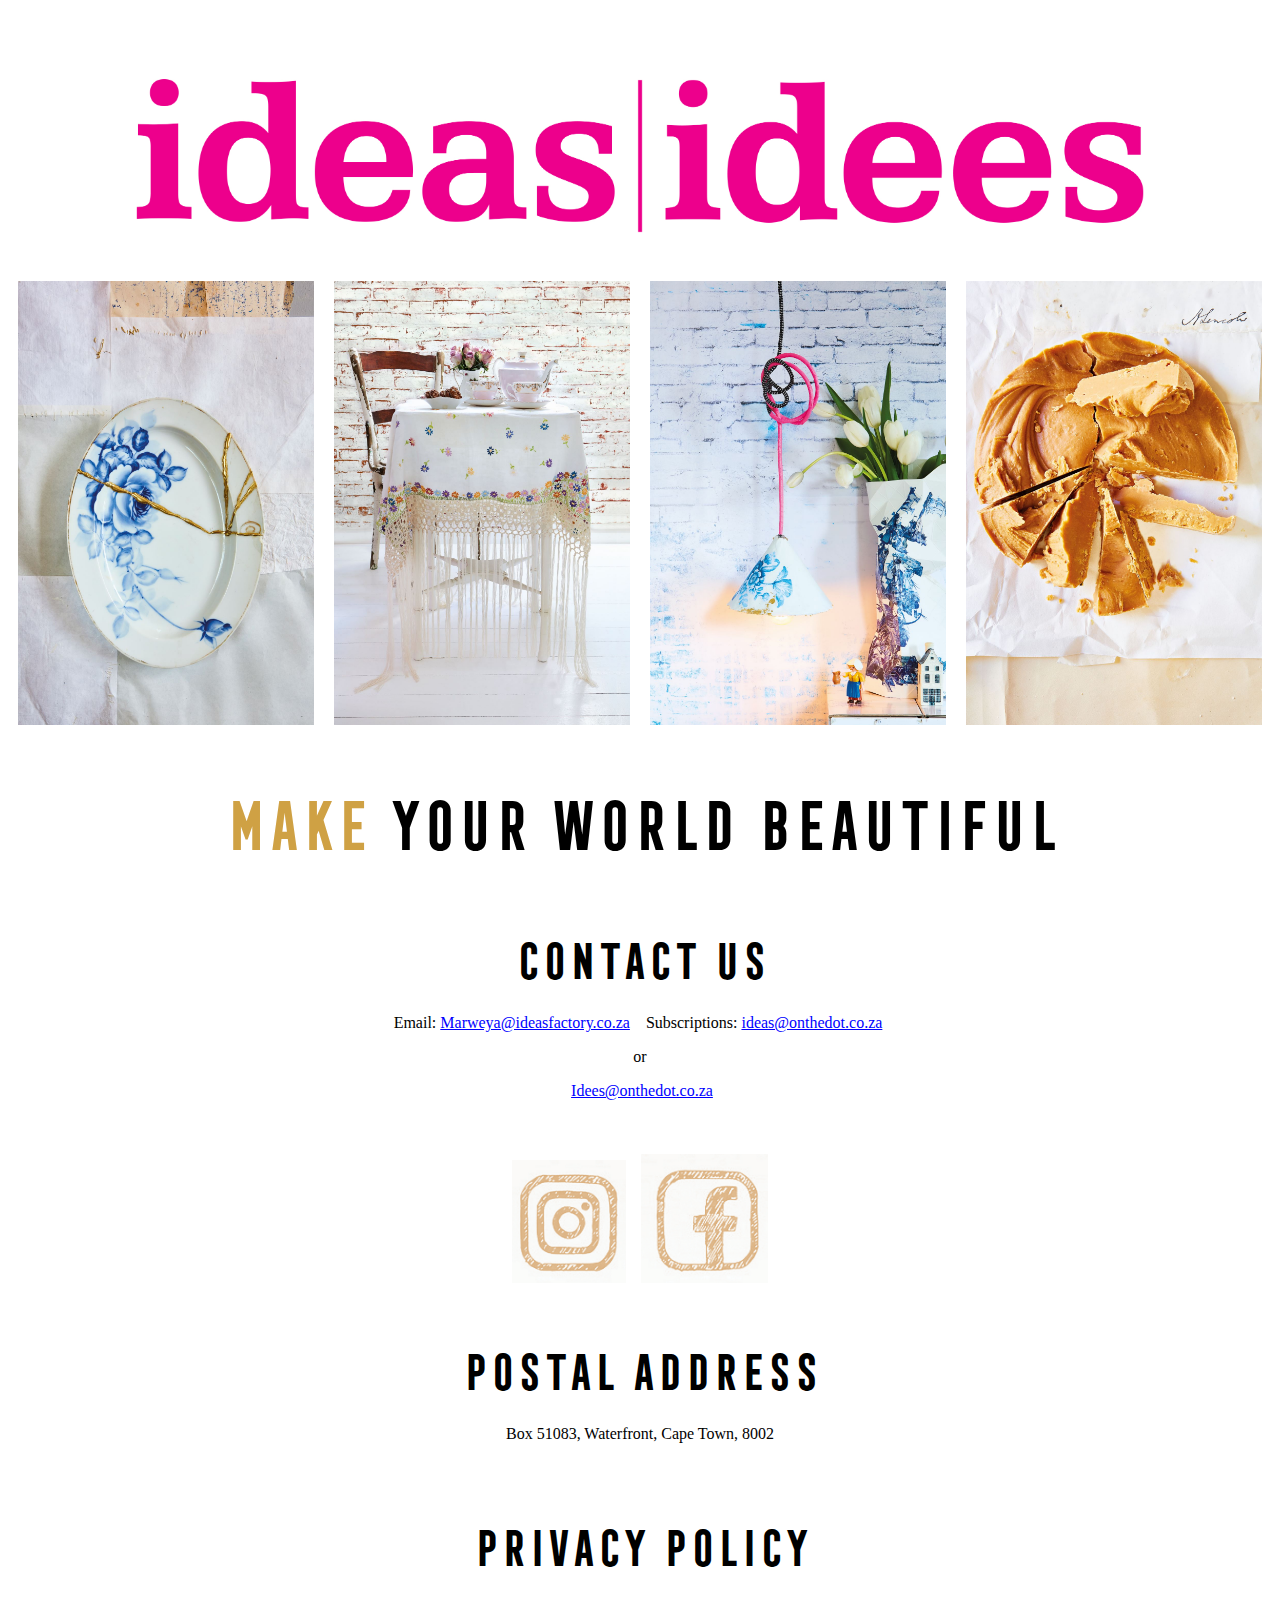
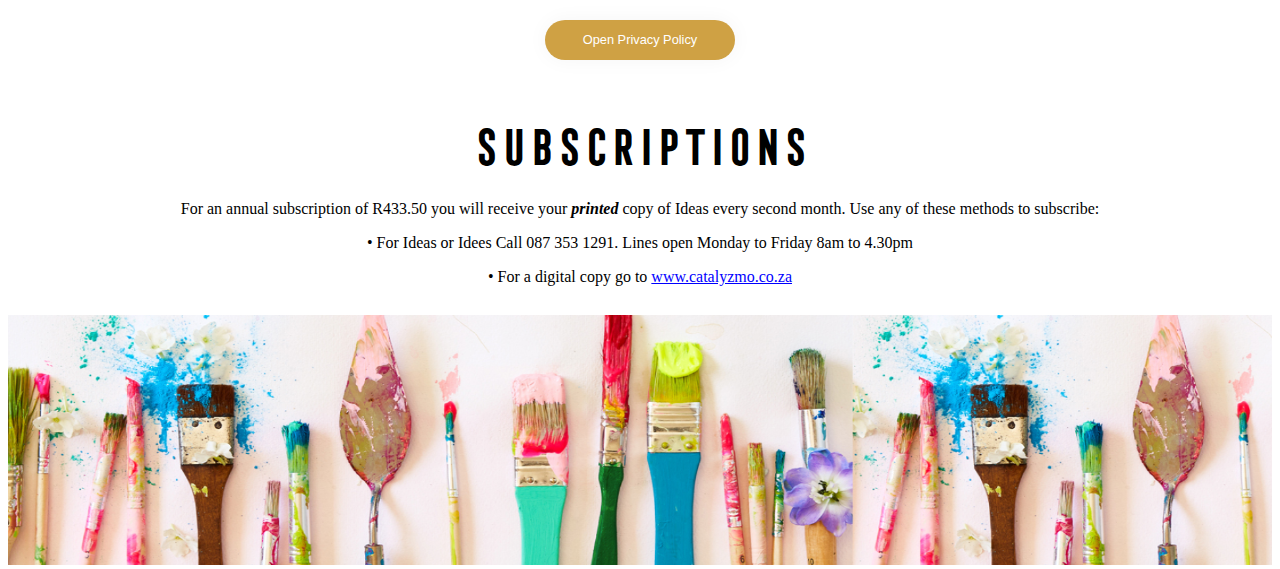
==== commit 372e5f72: "Update index.html" ====
--- a/index.html
+++ b/index.html
@@ -53,8 +53,8 @@
                         <h1 class="headingh1"><b>Contact Us</b></h1>
 
                         <div>
-                            <p class="P"> <span>  Email: <a href="mailto:info@ideasfactory.co.za">info@ideasfactory.co.za</a> </span>&nbsp;&nbsp;
-                                <span>Subscriptions: <a href="mailto:info@ideasfactory.co.za">subs@ideasfactory.co.za</a> </span></p>
+                            <p class="P"> <span>  Email: <a href="mailto:Marweya@ideasfactory.co.za">Marweya@ideasfactory.co.za</a> </span>&nbsp;&nbsp;
+                                <span>Subscriptions: <a href="mailto:ideas@onthedot.co.za">ideas@onthedot.co.za</a>&nbsp;<p>or<p/>&nbsp;<a href="mailto:Idees@onthedot.co.za">Idees@onthedot.co.za</a></span></p>
                         </div>
 
                         <br>
@@ -264,10 +264,10 @@
 
                     <p class="P1"><span> For an annual subscription of R433.50 you will receive your <i style="font-weight: bold">printed</i> copy of Ideas every second month. Use any of these methods to subscribe:</span></p>
 
-                    <p class="P1">• Call 087 740 1027 for Ideas. For Idees call 087 740 1025. Call 087 353 1307 for Ideas and Idees.</p>
-
-
-                    <p class="P1">Lines open Monday to Friday 8am – 5pm.</p>
+                    <p class="P1">• For Ideas or Idees Call 087 353 1291. Lines open Monday to Friday 8am to 4.30pm</p>
+
+
+                    <p class="P1">•	For a digital copy go to <a href="https://www.catalyzmo.co.za/Cart/Home.aspx" >www.catalyzmo.co.za</a></p>
 
                     <p class=MsoNormal>&nbsp;</p>
                 </div>
--- a/Css/Style.css
+++ b/Css/Style.css
@@ -1,3 +1,4 @@
+  
 /*
 To change this license header, choose License Headers in Project Properties.
 To change this template file, choose Tools | Templates
@@ -22,6 +23,71 @@
     font-size: 4vw;
 }  
 
+.headingh1 {
+    font-family: FrontageCondensed;
+    font-size: 300%;
+}  
+
+.headingh2 {
+    font-family: FrontageCondensed;
+    font-size: 300%;
+}
+
+@media screen and (max-width: 1000px) {
+    .headingh2 {
+        
+      font-size: 250%;
+       
+    }
+}
+
+@media screen and (max-width: 800px) {
+    .headingh2 {
+        
+      font-size: 250%;
+       
+    }
+}
+
+@media screen and (max-width: 600px) {
+    .headingh2 {
+        
+      font-size: 120%;
+       
+    }
+}
+
+@media screen and (max-width: 400px) {
+    .headingh2 {
+        
+      font-size: 80%;
+       
+    }
+}
+
+@media screen and (max-width: 300px) {
+    .headingh2 {
+        
+      font-size: 90%;
+       
+    }
+}
+
+@media screen and (max-width: 200px) {
+    .headingh2 {
+        
+      font-size: 70%;
+       
+    }
+}
+
+.P {
+     font-size: 100%;
+}
+
+.P1 {
+     font-size: 100%;
+}
 
 .main { 
     flex: 90%; 
@@ -29,6 +95,67 @@
     padding: 20px; 
     text-align: center;
 
+}
+
+@media screen and (max-width: 1000px) {
+    .P {
+        
+      font-size: 120%;
+       
+    }
+}
+
+@media screen and (max-width: 800px) {
+    .P {
+        
+      font-size: 120%;
+       
+    }
+}
+
+@media screen and (max-width: 600px) {
+    .P {
+        
+      font-size: 200%;
+       
+    }
+}
+@media screen and (max-width: 400px) {
+    .P {
+        
+      font-size: 200%;
+       
+    }
+}
+
+@media screen and (max-width: 1000px) {
+    .P1 {
+        
+      font-size: 100%;
+       
+    }
+}
+@media screen and (max-width: 600px) {
+    .P1 {
+        
+      font-size: 75%;
+       
+    }
+}
+@media screen and (max-width: 400px) {
+    .P1 {
+        
+      font-size: 55%;
+       
+    }
+}
+
+@media screen and (max-width: 200px) {
+    .P1 {
+        
+      font-size: 45%;
+       
+    }
 }
 
 .Merge {
@@ -60,14 +187,18 @@
     width: 100%;
     height: 3%;  
     text-align: center;
+    padding-top: 2rem;
    
 }
 
 @media screen and (max-width: 992px) {
     .footer {
-        font-size: 60%;
-        height: 2%;
-        padding-top: 15px;
+        position: absolute;
+    bottom: 0;
+    width: 100%;
+    height: 3%;  
+    text-align: center;
+    
     }
 }
 
@@ -78,6 +209,33 @@
   width: 25%;
   padding: 10px;
 
+}
+
+@media screen and (max-width: 400px) {
+   .column {
+  float: left;
+  width: 25%;
+  padding: 2px;
+
+}
+}
+
+@media screen and (max-width: 200px) {
+   .column {
+  float: left;
+  width: 25%;
+  padding: 1.5px;
+
+}
+}
+
+@media screen and (max-width: 100px) {
+   .column {
+  float: left;
+  width: 25%;
+  padding: 1px;
+
+}
 }
 
 /* Clear floats after the columns */
@@ -96,9 +254,36 @@
 
 .PayOffLine{
      font-family: FrontageCondensed;
-      font-size: 350%;
+      font-size: 100%;
+     text-align: center;
+     padding-top: 3%;
      
 }
+
+@media screen and (max-width: 992px) {
+    .PayOffLine {
+        font-size: 80%;   
+    }
+}
+
+@media screen and (max-width: 600px) {
+    .PayOffLine {
+        font-size: 40%;   
+    }
+}
+
+@media screen and (max-width: 374px) {
+    .PayOffLine {
+        font-size: 25%;   
+    }
+}
+
+@media screen and (max-width: 230px) {
+    .PayOffLine {
+        font-size: 20%;   
+    }
+}
+
 
 @font-face {
   font-family: KingthingsTrypewriter;
@@ -157,10 +342,26 @@
     padding-right: 3%;
     padding-bottom: 1%;
     padding-top: 1%;
-    font-size: 100%;
+    font-size: 1vw;
     box-shadow: 0 0 20px 1px rgba(0, 0, 0, 0.04);
 }
 
+@media screen and (max-width: 800px) {
+    .button {
+        text-align: center;
+    cursor: pointer;
+    border-radius: 5em;
+    color: #fff;
+    background: #CFA144;
+    border: 0;
+    padding-left: 3%;
+    padding-right: 3%;
+    padding-bottom: 1%;
+    padding-top: 1%;
+    font-size: 175%;
+    box-shadow: 0 0 20px 1px rgba(0, 0, 0, 0.04);
+    }
+}
 
 
 /* The Close Button */
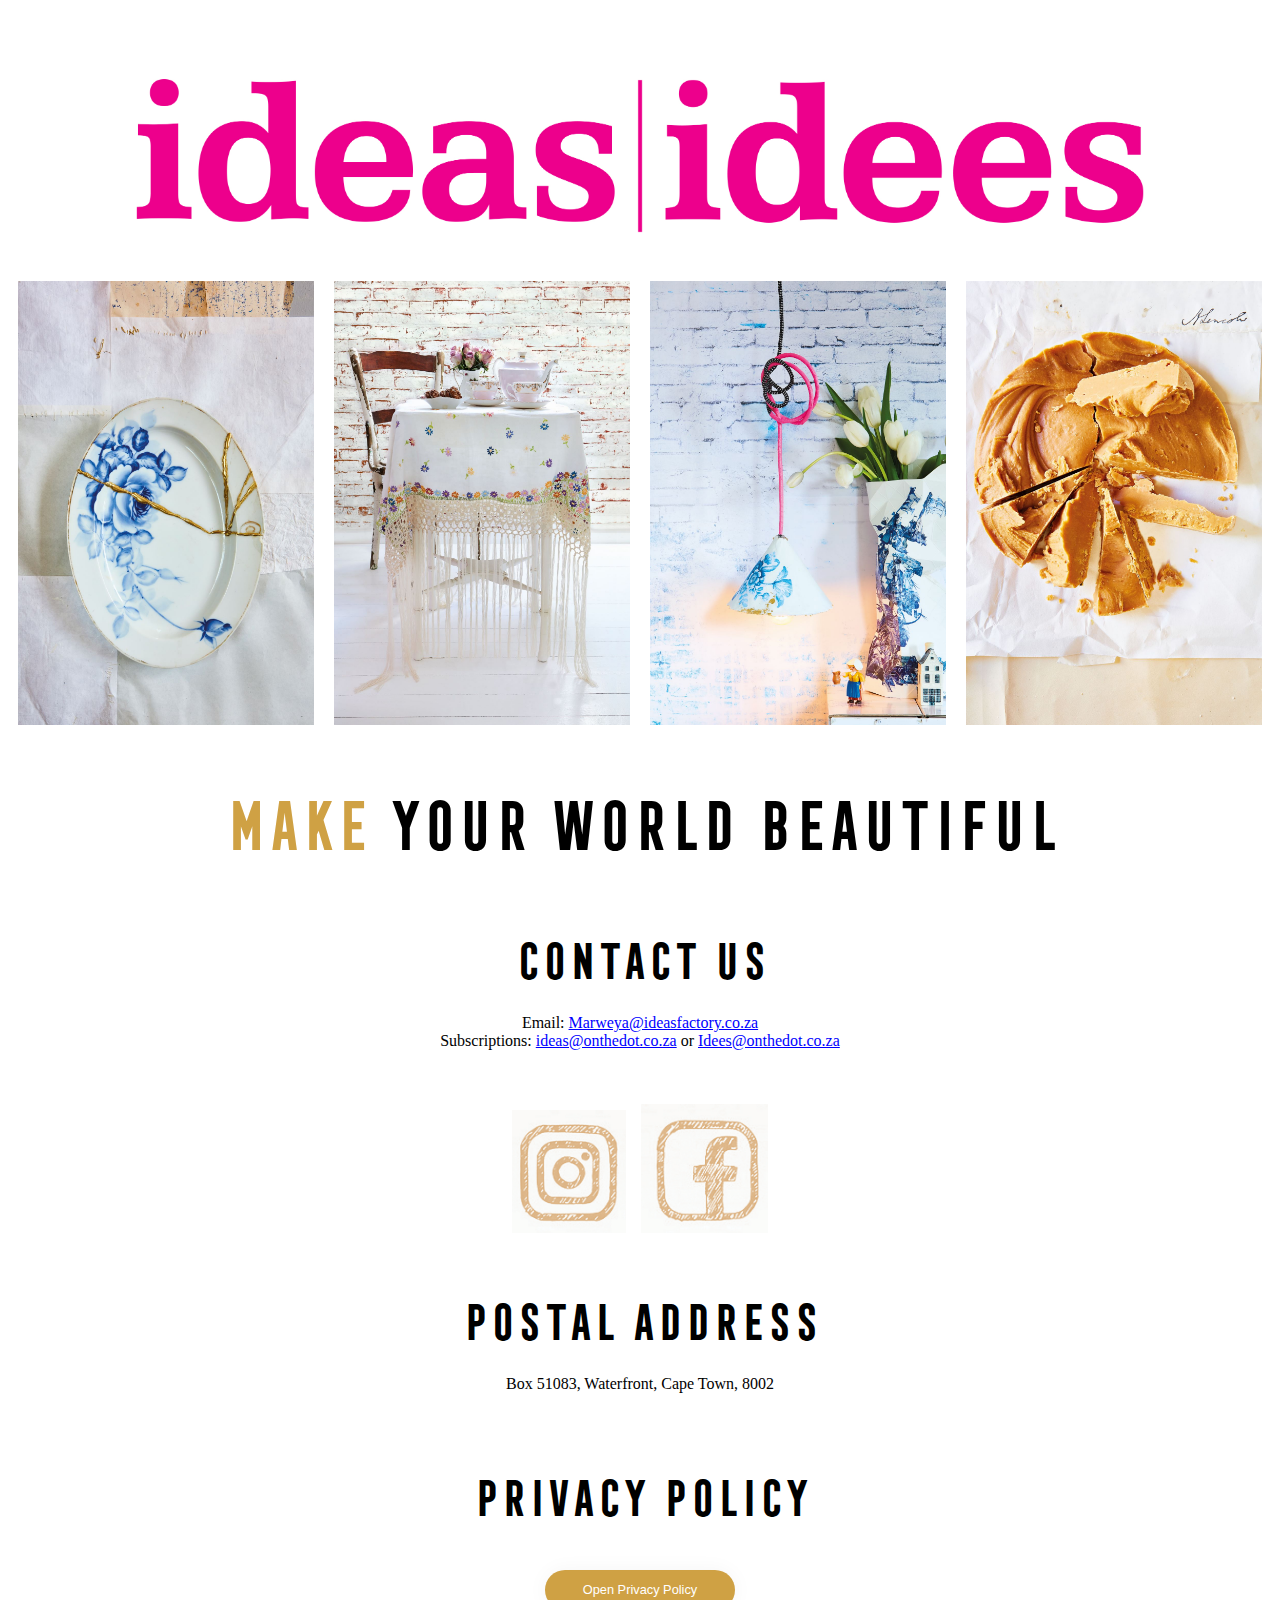
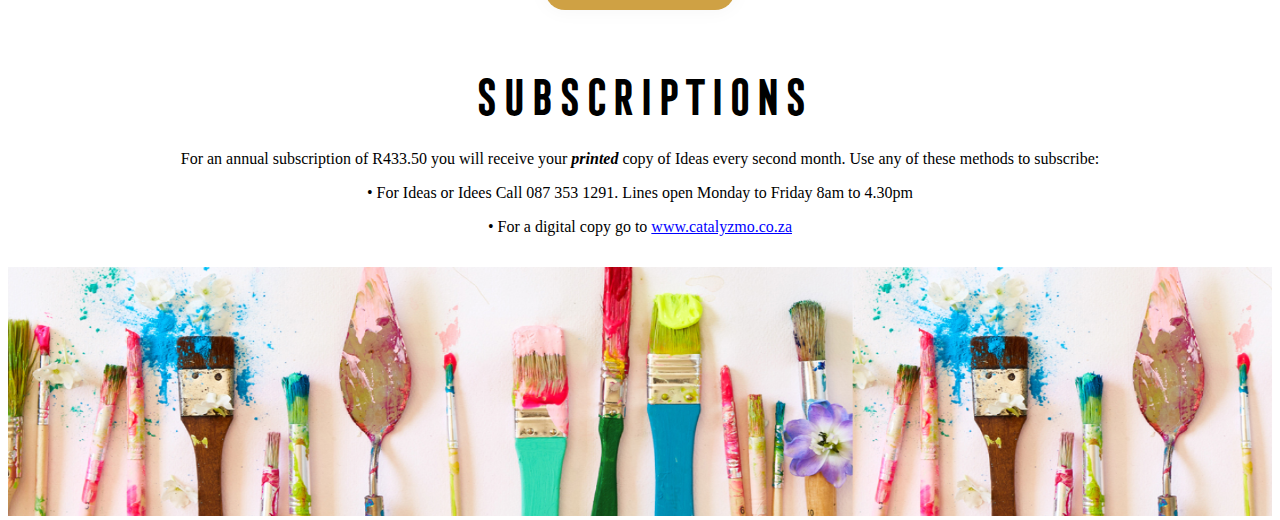
==== commit d24b7f35: "Update index.html" ====
--- a/index.html
+++ b/index.html
@@ -53,8 +53,8 @@
                         <h1 class="headingh1"><b>Contact Us</b></h1>
 
                         <div>
-                            <p class="P"> <span>  Email: <a href="mailto:Marweya@ideasfactory.co.za">Marweya@ideasfactory.co.za</a> </span>&nbsp;&nbsp;
-                                <span>Subscriptions: <a href="mailto:ideas@onthedot.co.za">ideas@onthedot.co.za</a>&nbsp;<p>or<p/>&nbsp;<a href="mailto:Idees@onthedot.co.za">Idees@onthedot.co.za</a></span></p>
+                            <p class="P"> <span>  Email: <a href="mailto:Marweya@ideasfactory.co.za">Marweya@ideasfactory.co.za</a> </span></br>
+                                <span>Subscriptions: <a href="mailto:ideas@onthedot.co.za">ideas@onthedot.co.za</a>&nbsp;<a>or<a/>&nbsp;<a href="mailto:Idees@onthedot.co.za">Idees@onthedot.co.za</a></span></p>
                         </div>
 
                         <br>
